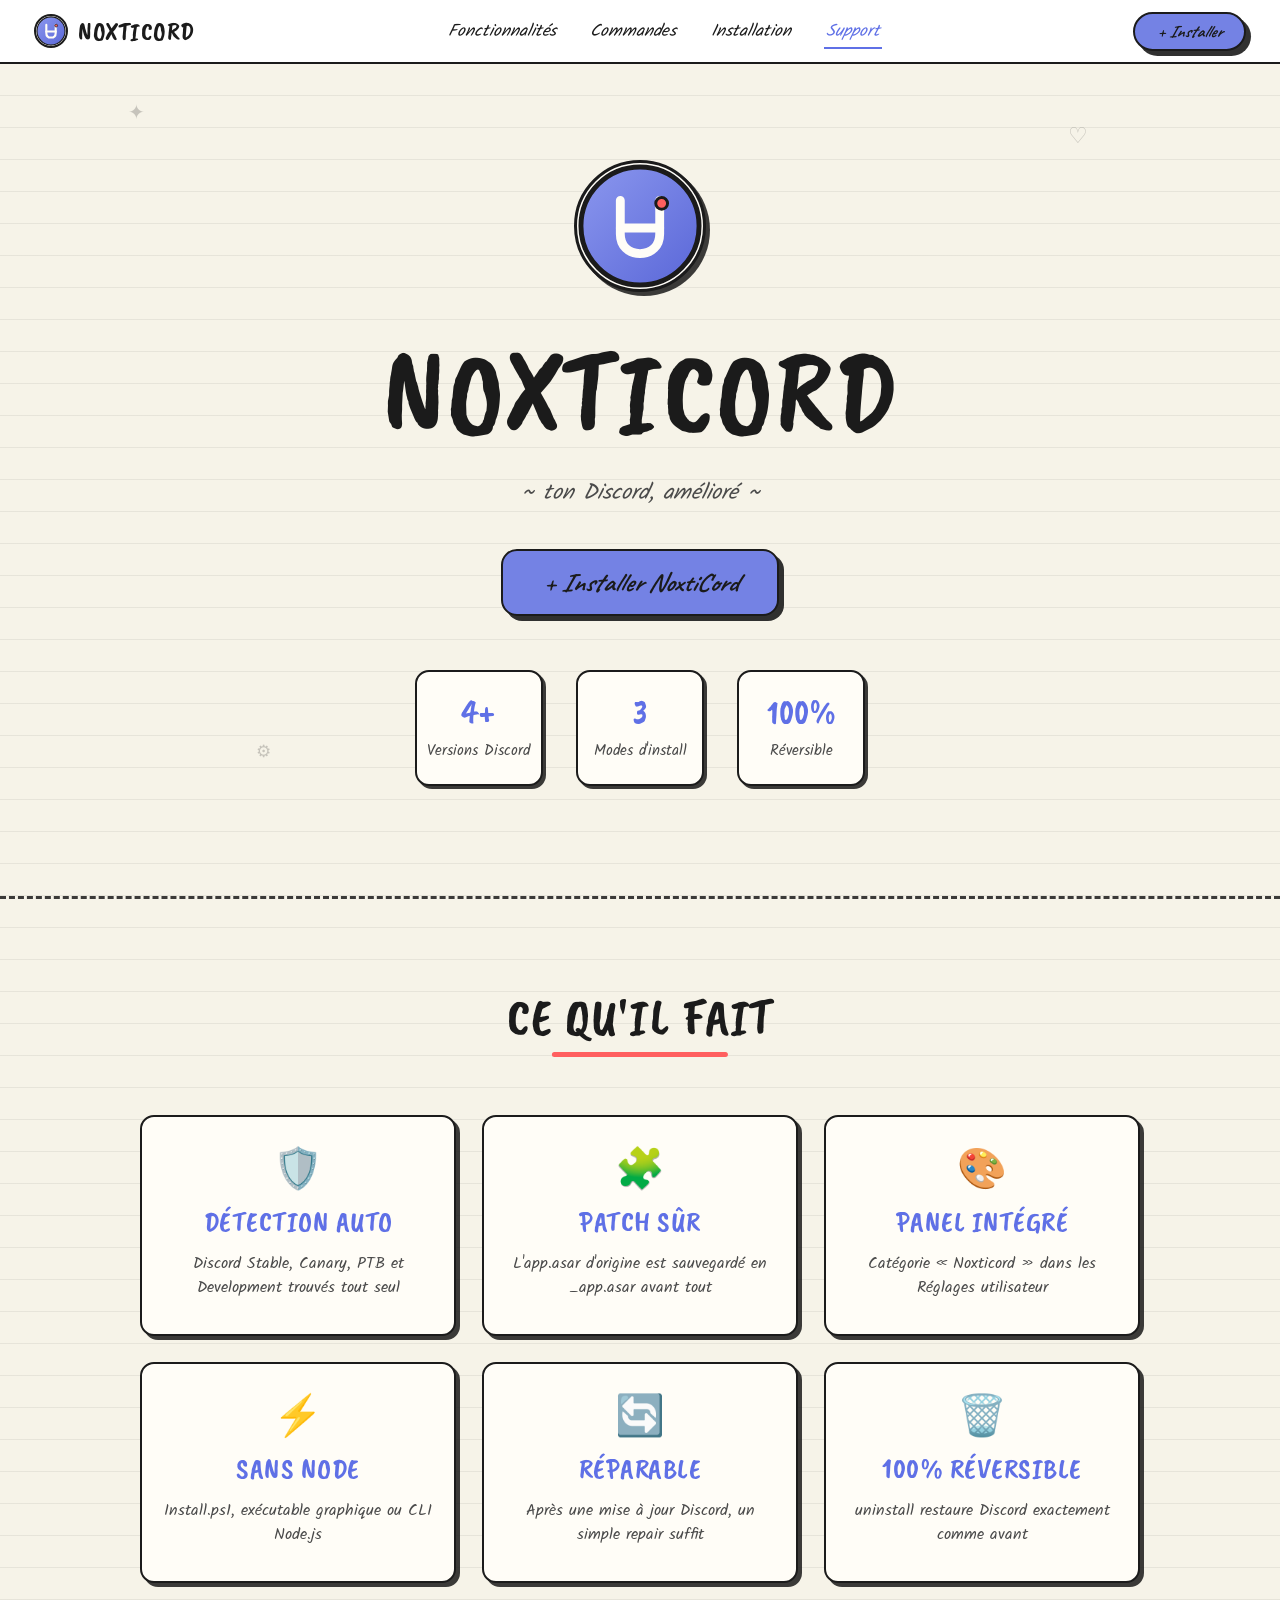
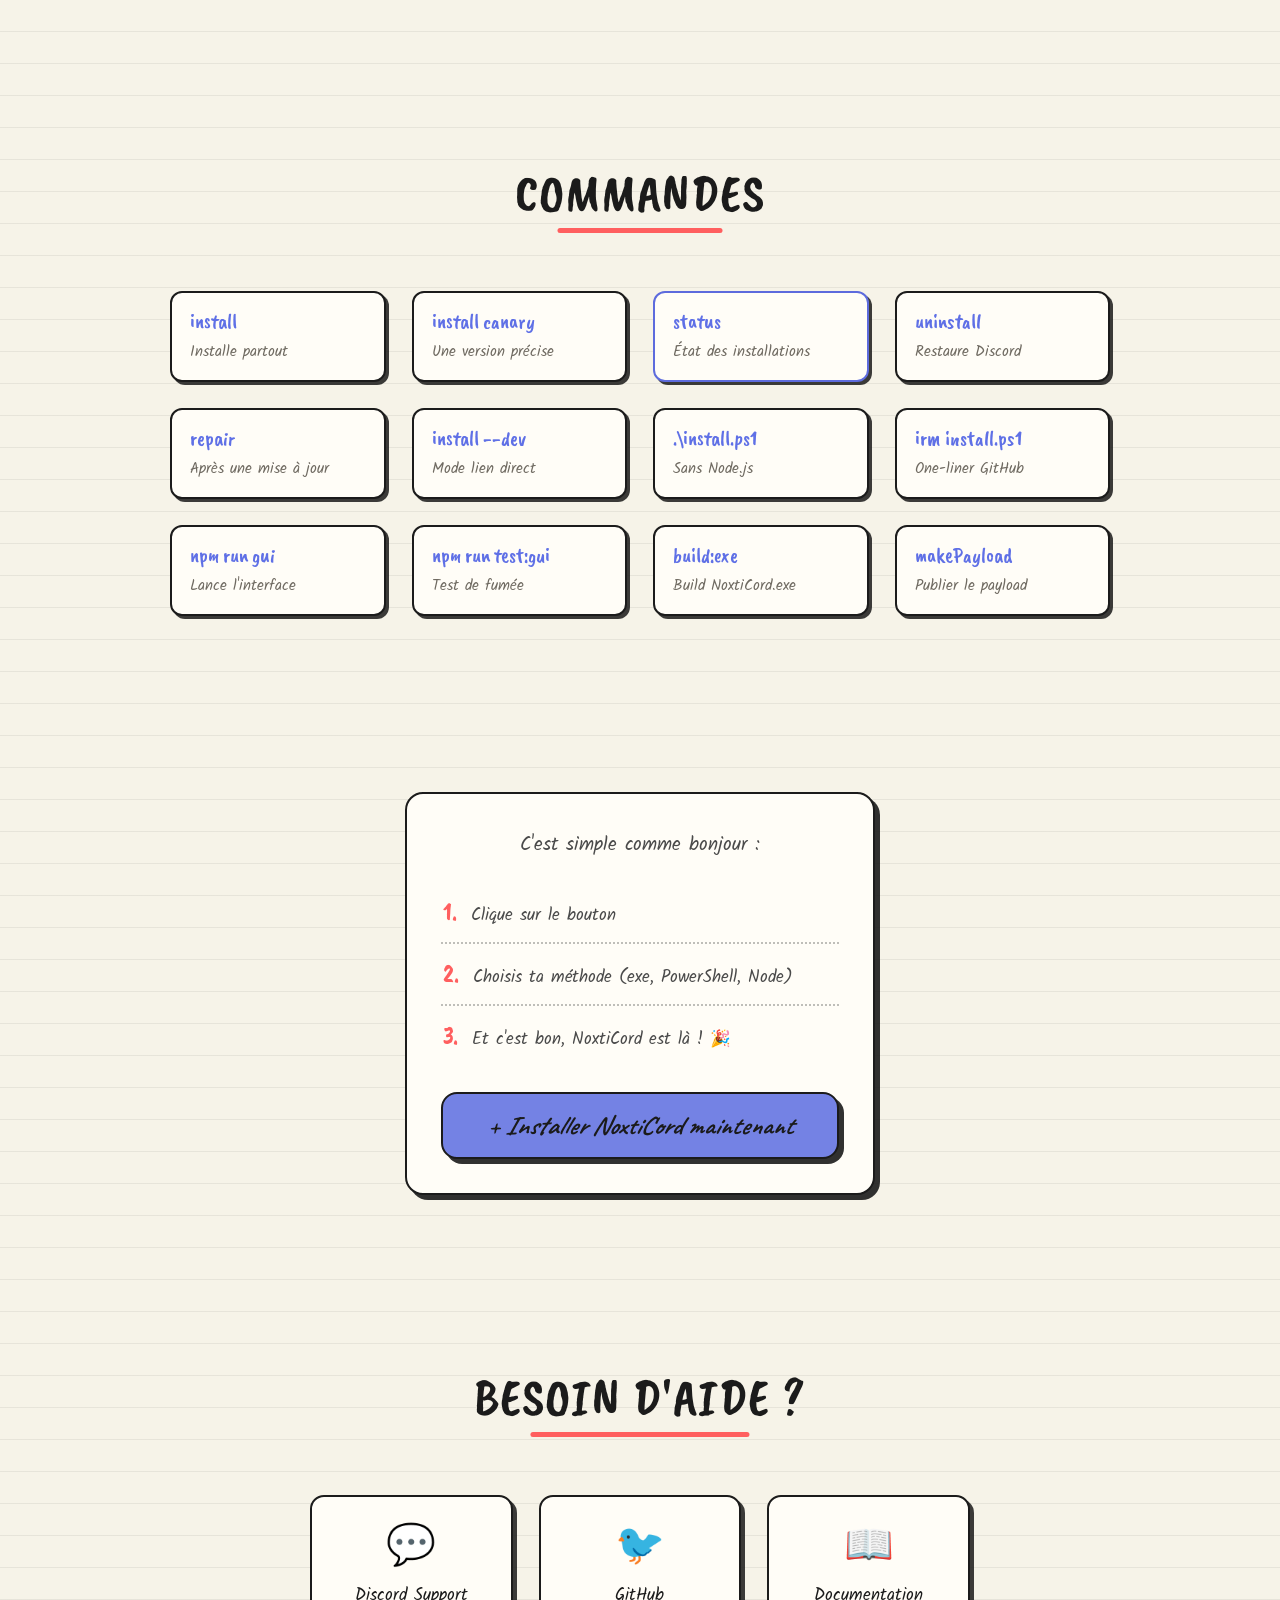
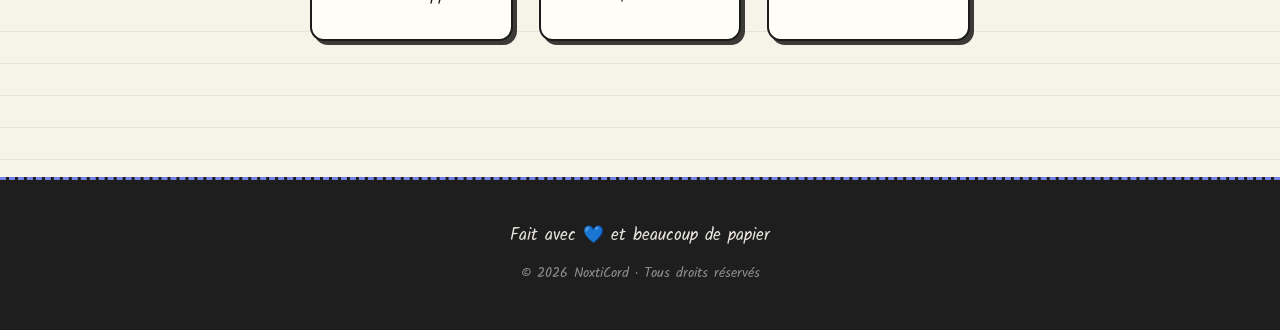
==== site/index.html @ 81a4a0cc "Add NoxtiCord landing page" ====
<!DOCTYPE html>
<html lang="fr">
  <head>
    <meta charset="UTF-8" />
    <meta name="viewport" content="width=device-width, initial-scale=1.0" />
    <title>NoxtiCord — ton Discord, amélioré</title>
    <meta
      name="description"
      content="NoxtiCord installe et patche Discord (Stable, Canary, PTB, Dev) : panel intégré, réversible, sans Node.js."
    />
    <link rel="icon" href="assets/logo.svg" type="image/svg+xml" />
    <link rel="preconnect" href="https://fonts.googleapis.com" />
    <link rel="preconnect" href="https://fonts.gstatic.com" crossorigin />
    <link
      href="https://fonts.googleapis.com/css2?family=Caveat+Brush&family=Caveat:ital,wght@1,500;1,700&family=Kalam:wght@300;400;700&display=swap"
      rel="stylesheet"
    />
    <link rel="stylesheet" href="styles.css" />
  </head>
  <body>
    <!-- ───────── NAV ───────── -->
    <header class="nav" id="top">
      <a class="logo" href="#top">
        <img src="assets/logo.svg" alt="" class="logo__avatar" />
        <span class="logo__name">NoxtiCord</span>
      </a>

      <nav class="nav__links" id="navLinks">
        <a href="#fonctionnalites">Fonctionnalités</a>
        <a href="#commandes">Commandes</a>
        <a href="#installation">Installation</a>
        <a href="#support">Support</a>
      </nav>

      <a class="btn btn--pill nav__cta" href="#installation">+ Installer</a>

      <button class="burger" id="burger" aria-label="Ouvrir le menu" aria-expanded="false">
        <span></span><span></span><span></span>
      </button>
    </header>

    <main>
      <!-- ───────── HERO ───────── -->
      <section class="hero">
        <span class="doodle doodle--star">✦</span>
        <span class="doodle doodle--heart">♡</span>
        <span class="doodle doodle--gear">⚙</span>

        <img src="assets/logo.svg" alt="NoxtiCord" class="hero__avatar" />
        <h1 class="hero__title">NoxtiCord</h1>
        <p class="hero__tagline">~ ton Discord, amélioré ~</p>
        <a class="btn btn--big" href="#installation">+ Installer NoxtiCord</a>

        <div class="stats">
          <div class="stat">
            <span class="stat__value" data-count="4" data-suffix="+">–</span>
            <span class="stat__label">Versions Discord</span>
          </div>
          <div class="stat">
            <span class="stat__value" data-count="3">–</span>
            <span class="stat__label">Modes d'install</span>
          </div>
          <div class="stat">
            <span class="stat__value" data-count="100" data-suffix="%">–</span>
            <span class="stat__label">Réversible</span>
          </div>
        </div>
      </section>

      <div class="dashed-divider" aria-hidden="true"></div>

      <!-- ───────── FONCTIONNALITÉS ───────── -->
      <section class="section" id="fonctionnalites">
        <h2 class="section__title">Ce qu'il fait</h2>

        <div class="grid grid--features">
          <article class="card reveal">
            <span class="card__emoji">🛡️</span>
            <h3 class="card__title">Détection auto</h3>
            <p class="card__text">Discord Stable, Canary, PTB et Development trouvés tout seul</p>
          </article>

          <article class="card reveal">
            <span class="card__emoji">🧩</span>
            <h3 class="card__title">Patch sûr</h3>
            <p class="card__text">L'app.asar d'origine est sauvegardé en _app.asar avant tout</p>
          </article>

          <article class="card reveal">
            <span class="card__emoji">🎨</span>
            <h3 class="card__title">Panel intégré</h3>
            <p class="card__text">Catégorie « Noxticord » dans les Réglages utilisateur</p>
          </article>

          <article class="card reveal">
            <span class="card__emoji">⚡</span>
            <h3 class="card__title">Sans Node</h3>
            <p class="card__text">Install.ps1, exécutable graphique ou CLI Node.js</p>
          </article>

          <article class="card reveal">
            <span class="card__emoji">🔄</span>
            <h3 class="card__title">Réparable</h3>
            <p class="card__text">Après une mise à jour Discord, un simple repair suffit</p>
          </article>

          <article class="card reveal">
            <span class="card__emoji">🗑️</span>
            <h3 class="card__title">100% réversible</h3>
            <p class="card__text">uninstall restaure Discord exactement comme avant</p>
          </article>
        </div>
      </section>

      <!-- ───────── COMMANDES ───────── -->
      <section class="section" id="commandes">
        <h2 class="section__title">Commandes</h2>

        <div class="grid grid--commands">
          <article class="cmd reveal">
            <span class="cmd__name">install</span>
            <span class="cmd__text">Installe partout</span>
          </article>
          <article class="cmd reveal">
            <span class="cmd__name">install canary</span>
            <span class="cmd__text">Une version précise</span>
          </article>
          <article class="cmd cmd--featured reveal">
            <span class="cmd__name">status</span>
            <span class="cmd__text">État des installations</span>
          </article>
          <article class="cmd reveal">
            <span class="cmd__name">uninstall</span>
            <span class="cmd__text">Restaure Discord</span>
          </article>

          <article class="cmd reveal">
            <span class="cmd__name">repair</span>
            <span class="cmd__text">Après une mise à jour</span>
          </article>
          <article class="cmd reveal">
            <span class="cmd__name">install --dev</span>
            <span class="cmd__text">Mode lien direct</span>
          </article>
          <article class="cmd reveal">
            <span class="cmd__name">.\install.ps1</span>
            <span class="cmd__text">Sans Node.js</span>
          </article>
          <article class="cmd reveal">
            <span class="cmd__name">irm install.ps1</span>
            <span class="cmd__text">One-liner GitHub</span>
          </article>

          <article class="cmd reveal">
            <span class="cmd__name">npm run gui</span>
            <span class="cmd__text">Lance l'interface</span>
          </article>
          <article class="cmd reveal">
            <span class="cmd__name">npm run test:gui</span>
            <span class="cmd__text">Test de fumée</span>
          </article>
          <article class="cmd reveal">
            <span class="cmd__name">build:exe</span>
            <span class="cmd__text">Build NoxtiCord.exe</span>
          </article>
          <article class="cmd reveal">
            <span class="cmd__name">makePayload</span>
            <span class="cmd__text">Publier le payload</span>
          </article>
        </div>
      </section>

      <!-- ───────── INSTALLATION ───────── -->
      <section class="section section--steps" id="installation">
        <div class="steps reveal">
          <p class="steps__intro">C'est simple comme bonjour :</p>
          <ol class="steps__list">
            <li><span class="steps__num">1.</span> Clique sur le bouton</li>
            <li><span class="steps__num">2.</span> Choisis ta méthode (exe, PowerShell, Node)</li>
            <li><span class="steps__num">3.</span> Et c'est bon, NoxtiCord est là ! 🎉</li>
          </ol>
          <a class="btn btn--big btn--block" href="#top">+ Installer NoxtiCord maintenant</a>
        </div>
      </section>

      <!-- ───────── SUPPORT ───────── -->
      <section class="section" id="support">
        <h2 class="section__title">Besoin d'aide ?</h2>

        <div class="grid grid--support">
          <a class="card card--link reveal" href="https://github.com/NayzDevFN/NoxtiCord" target="_blank" rel="noopener">
            <span class="card__emoji">💬</span>
            <span class="card__text">Discord Support</span>
          </a>
          <a class="card card--link reveal" href="https://github.com/NayzDevFN/NoxtiCord" target="_blank" rel="noopener">
            <span class="card__emoji">🐦</span>
            <span class="card__text">GitHub</span>
          </a>
          <a class="card card--link reveal" href="https://github.com/NayzDevFN/NoxtiCord#readme" target="_blank" rel="noopener">
            <span class="card__emoji">📖</span>
            <span class="card__text">Documentation</span>
          </a>
        </div>
      </section>
    </main>

    <!-- ───────── FOOTER ───────── -->
    <footer class="footer">
      <p class="footer__made">Fait avec 💙 et beaucoup de papier</p>
      <p class="footer__copy">© 2026 NoxtiCord · Tous droits réservés</p>
    </footer>

    <script src="script.js"></script>
  </body>
</html>
---- site/styles.css ----
/* ============================================================
   NoxtiCord — site "papier / carnet" (design Kycks reproduit)
   ============================================================ */

:root {
  --paper: #f6f3e8;
  --paper-light: #fbf9f1;
  --card: #fffdf7;
  --ink: #1b1b1b;
  --ink-soft: #4a4a4a;
  --ink-mute: #6f6a61;
  --blue: #7482e4;
  --blue-dark: #5d6bdd;
  --blue-ink: #5f70e6;
  --red: #ff5f5f;
  --line: rgba(27, 27, 27, 0.07);

  --font-title: "Caveat Brush", "Comic Sans MS", cursive;
  --font-script: "Caveat", "Comic Sans MS", cursive;
  --font-hand: "Kalam", "Comic Sans MS", cursive;

  --radius: 14px;
  --border: 2px solid var(--ink);
  --shadow-hard: 5px 5px 0 rgba(27, 27, 27, 0.9);
  --nav-h: 64px;
}

* {
  box-sizing: border-box;
}

html {
  scroll-behavior: smooth;
}

body {
  margin: 0;
  color: var(--ink);
  font-family: var(--font-hand);
  font-weight: 400;
  background-color: var(--paper);
  background-image: repeating-linear-gradient(
    to bottom,
    transparent 0,
    transparent 31px,
    var(--line) 31px,
    var(--line) 32px
  );
  -webkit-font-smoothing: antialiased;
  overflow-x: hidden;
}

img {
  max-width: 100%;
}

a {
  color: inherit;
  text-decoration: none;
}

/* ───────────────── NAV ───────────────── */

.nav {
  position: sticky;
  top: 0;
  z-index: 60;
  height: var(--nav-h);
  display: flex;
  align-items: center;
  gap: 18px;
  padding: 0 clamp(14px, 3vw, 34px);
  background: #fff;
  border-bottom: 2px solid var(--ink);
}

.logo {
  display: flex;
  align-items: center;
  gap: 10px;
  flex: 0 0 auto;
}

.logo__avatar {
  width: 34px;
  height: 34px;
  border-radius: 50%;
  border: 2px solid var(--ink);
}

.logo__name {
  font-family: var(--font-title);
  font-size: 26px;
  letter-spacing: 0.5px;
  text-transform: uppercase;
}

.nav__links {
  display: flex;
  align-items: center;
  gap: clamp(14px, 2.4vw, 34px);
  margin: 0 auto;
  font-family: var(--font-hand);
  font-style: italic;
  font-size: 17px;
}

.nav__links a {
  position: relative;
  padding: 4px 2px;
  transition: color 0.18s ease;
}

.nav__links a::after {
  content: "";
  position: absolute;
  left: 0;
  bottom: 0;
  width: 100%;
  height: 2px;
  background: var(--blue-ink);
  transform: scaleX(0);
  transform-origin: left;
  transition: transform 0.2s ease;
}

.nav__links a:hover,
.nav__links a.is-active {
  color: var(--blue-ink);
}

.nav__links a:hover::after,
.nav__links a.is-active::after {
  transform: scaleX(1);
}

.nav__cta {
  flex: 0 0 auto;
}

.burger {
  display: none;
  flex-direction: column;
  gap: 5px;
  padding: 8px;
  background: none;
  border: 0;
  cursor: pointer;
}

.burger span {
  display: block;
  width: 24px;
  height: 2.5px;
  background: var(--ink);
  border-radius: 2px;
  transition: transform 0.2s ease, opacity 0.2s ease;
}

/* ───────────────── BOUTONS ───────────────── */

.btn {
  display: inline-block;
  font-family: var(--font-script);
  font-style: italic;
  font-weight: 700;
  color: var(--ink);
  background: var(--blue);
  border: var(--border);
  border-radius: 999px;
  box-shadow: var(--shadow-hard);
  cursor: pointer;
  transition: transform 0.15s ease, box-shadow 0.15s ease, background 0.15s ease;
}

.btn:hover {
  background: var(--blue-dark);
  transform: translate(-2px, -2px);
  box-shadow: 7px 7px 0 rgba(27, 27, 27, 0.9);
}

.btn:active {
  transform: translate(3px, 3px);
  box-shadow: 1px 1px 0 rgba(27, 27, 27, 0.9);
}

.btn--pill {
  padding: 7px 22px;
  font-size: 17px;
}

.btn--big {
  padding: 15px 40px;
  font-size: clamp(20px, 2.4vw, 26px);
  border-radius: 16px;
}

.btn--block {
  display: block;
  width: 100%;
  text-align: center;
}

/* ───────────────── HERO ───────────────── */

.hero {
  position: relative;
  padding: clamp(56px, 9vw, 96px) 20px clamp(48px, 7vw, 76px);
  text-align: center;
}

.doodle {
  position: absolute;
  font-size: 20px;
  color: rgba(27, 27, 27, 0.22);
  user-select: none;
}

.doodle--star {
  top: 34px;
  left: 10%;
}

.doodle--heart {
  top: 56px;
  right: 15%;
  font-size: 22px;
}

.doodle--gear {
  bottom: 96px;
  left: 20%;
  font-size: 17px;
}

.hero__avatar {
  width: clamp(104px, 14vw, 132px);
  height: clamp(104px, 14vw, 132px);
  border-radius: 50%;
  border: 3px solid var(--ink);
  box-shadow: 4px 4px 0 rgba(27, 27, 27, 0.85);
  background: var(--card);
}

.hero__title {
  margin: clamp(22px, 4vw, 36px) 0 0;
  font-family: var(--font-title);
  font-weight: 400;
  font-size: clamp(58px, 11vw, 118px);
  line-height: 0.95;
  letter-spacing: 1px;
  text-transform: uppercase;
}

.hero__tagline {
  margin: clamp(16px, 3vw, 28px) 0 clamp(26px, 4vw, 38px);
  font-family: var(--font-hand);
  font-style: italic;
  font-size: clamp(17px, 2.2vw, 22px);
  color: var(--ink-soft);
}

/* stats */

.stats {
  display: flex;
  flex-wrap: wrap;
  justify-content: center;
  gap: clamp(14px, 2.6vw, 34px);
  margin-top: clamp(34px, 5vw, 54px);
}

.stat {
  width: 128px;
  min-height: 116px;
  padding: 16px 10px 14px;
  display: flex;
  flex-direction: column;
  align-items: center;
  justify-content: center;
  gap: 10px;
  background: var(--card);
  border: var(--border);
  border-radius: var(--radius);
  box-shadow: 3px 3px 0 rgba(27, 27, 27, 0.85);
}

.stat__value {
  font-family: var(--font-title);
  font-size: 34px;
  line-height: 1;
  color: var(--blue-ink);
  min-height: 34px;
}

.stat__label {
  font-size: 14.5px;
  color: var(--ink-soft);
}

/* ───────────────── SÉPARATEUR ───────────────── */

.dashed-divider {
  height: 0;
  margin: clamp(16px, 3vw, 34px) 0 0;
  border-top: 3px dashed rgba(27, 27, 27, 0.85);
}

/* ───────────────── SECTIONS ───────────────── */

.section {
  padding: clamp(52px, 8vw, 92px) 20px;
}

.section__title {
  position: relative;
  margin: 0 auto clamp(38px, 5vw, 58px);
  padding-bottom: 14px;
  width: fit-content;
  font-family: var(--font-title);
  font-weight: 400;
  font-size: clamp(36px, 6vw, 52px);
  line-height: 1;
  letter-spacing: 1px;
  text-transform: uppercase;
  text-align: center;
}

.section__title::after {
  content: "";
  position: absolute;
  left: 50%;
  bottom: 0;
  transform: translateX(-50%);
  width: 66%;
  min-width: 90px;
  height: 5px;
  border-radius: 3px;
  background: var(--red);
}

/* ───────────────── GRILLES / CARTES ───────────────── */

.grid {
  display: grid;
  gap: clamp(16px, 2.4vw, 26px);
  margin: 0 auto;
}

.grid--features {
  max-width: 1000px;
  grid-template-columns: repeat(auto-fit, minmax(250px, 1fr));
}

.grid--commands {
  max-width: 940px;
  grid-template-columns: repeat(auto-fit, minmax(200px, 1fr));
}

.grid--support {
  max-width: 660px;
  grid-template-columns: repeat(auto-fit, minmax(180px, 1fr));
}

.card {
  display: flex;
  flex-direction: column;
  align-items: center;
  gap: 12px;
  padding: clamp(24px, 3vw, 34px) 20px;
  text-align: center;
  background: var(--card);
  border: var(--border);
  border-radius: var(--radius);
  box-shadow: 4px 4px 0 rgba(27, 27, 27, 0.85);
  transition: transform 0.18s ease, box-shadow 0.18s ease;
}

.card:hover {
  transform: translate(-3px, -3px);
  box-shadow: 7px 7px 0 rgba(27, 27, 27, 0.85);
}

.card__emoji {
  font-size: clamp(32px, 4vw, 40px);
  line-height: 1;
}

.card__title {
  margin: 0;
  font-family: var(--font-title);
  font-weight: 400;
  font-size: clamp(24px, 3vw, 29px);
  letter-spacing: 0.5px;
  text-transform: uppercase;
  color: var(--blue-ink);
}

.card__text {
  margin: 0;
  font-size: 15.5px;
  line-height: 1.55;
  color: var(--ink-soft);
}

.card--link {
  gap: 16px;
  padding: clamp(22px, 3vw, 30px) 16px;
}

.card--link .card__text {
  font-size: 16.5px;
  color: var(--ink);
}

/* commandes */

.cmd {
  display: flex;
  flex-direction: column;
  gap: 7px;
  padding: 15px 18px 16px;
  background: var(--card);
  border: var(--border);
  border-radius: 12px;
  box-shadow: 3px 3px 0 rgba(27, 27, 27, 0.85);
  transition: transform 0.18s ease, box-shadow 0.18s ease, border-color 0.18s ease;
}

.cmd:hover,
.cmd--featured {
  border-color: var(--blue-dark);
}

.cmd:hover {
  transform: translate(-3px, -3px);
  box-shadow: 6px 6px 0 rgba(93, 107, 221, 0.55);
}

.cmd__name {
  font-family: var(--font-title);
  font-size: 21px;
  color: var(--blue-ink);
}

.cmd__text {
  font-size: 14.5px;
  color: var(--ink-mute);
}

/* ───────────────── ÉTAPES ───────────────── */

.section--steps {
  padding-block: clamp(46px, 7vw, 84px);
}

.steps {
  max-width: 470px;
  margin: 0 auto;
  padding: clamp(26px, 4vw, 36px) clamp(22px, 4vw, 34px) clamp(26px, 4vw, 34px);
  background: var(--card);
  border: var(--border);
  border-radius: 18px;
  box-shadow: var(--shadow-hard);
}

.steps__intro {
  margin: 0 0 22px;
  text-align: center;
  font-size: 19px;
  color: var(--ink-soft);
}

.steps__list {
  list-style: none;
  margin: 0 0 26px;
  padding: 0;
}

.steps__list li {
  display: flex;
  align-items: baseline;
  gap: 14px;
  padding: 13px 2px;
  font-size: 16.5px;
  color: var(--ink-soft);
  border-bottom: 2px dotted rgba(27, 27, 27, 0.28);
}

.steps__list li:last-child {
  border-bottom: 0;
}

.steps__num {
  font-family: var(--font-title);
  font-size: 26px;
  color: var(--red);
}

/* ───────────────── FOOTER ───────────────── */

.footer {
  margin-top: clamp(24px, 4vw, 44px);
  padding: 42px 20px 46px;
  text-align: center;
  background: #1e1e1e;
  border-top: 3px dashed var(--blue);
}

.footer__made {
  margin: 0 0 14px;
  font-size: 17px;
  color: #e8e6de;
}

.footer__copy {
  margin: 0;
  font-size: 13.5px;
  color: #8d8d8d;
}

/* ───────────────── ANIMATIONS ───────────────── */

.reveal {
  opacity: 0;
  transform: translateY(22px);
  transition: opacity 0.5s ease, transform 0.5s ease;
}

.reveal.is-visible {
  opacity: 1;
  transform: none;
}

@media (prefers-reduced-motion: reduce) {
  html {
    scroll-behavior: auto;
  }
  .reveal {
    opacity: 1;
    transform: none;
    transition: none;
  }
}

/* ───────────────── RESPONSIVE ───────────────── */

@media (max-width: 860px) {
  .burger {
    display: flex;
    order: 3;
  }

  .nav__cta {
    order: 2;
    margin-left: auto;
  }

  .nav__links {
    position: absolute;
    top: var(--nav-h);
    left: 0;
    right: 0;
    flex-direction: column;
    align-items: flex-start;
    gap: 4px;
    margin: 0;
    padding: 10px 20px 18px;
    background: #fff;
    border-bottom: 2px solid var(--ink);
    box-shadow: 0 10px 22px rgba(0, 0, 0, 0.09);
    transform: translateY(-12px);
    opacity: 0;
    visibility: hidden;
    transition: transform 0.2s ease, opacity 0.2s ease, visibility 0.2s;
  }

  .nav__links.is-open {
    transform: none;
    opacity: 1;
    visibility: visible;
  }

  .nav__links a {
    width: 100%;
    padding: 10px 2px;
    font-size: 19px;
  }

  .nav.is-open .burger span:nth-child(1) {
    transform: translateY(7.5px) rotate(45deg);
  }
  .nav.is-open .burger span:nth-child(2) {
    opacity: 0;
  }
  .nav.is-open .burger span:nth-child(3) {
    transform: translateY(-7.5px) rotate(-45deg);
  }
}

@media (max-width: 560px) {
  .logo__name {
    font-size: 21px;
  }

  .btn--pill {
    padding: 6px 16px;
    font-size: 15px;
  }

  .stat {
    width: calc(50% - 12px);
    max-width: 160px;
  }

  .doodle {
    display: none;
  }
}
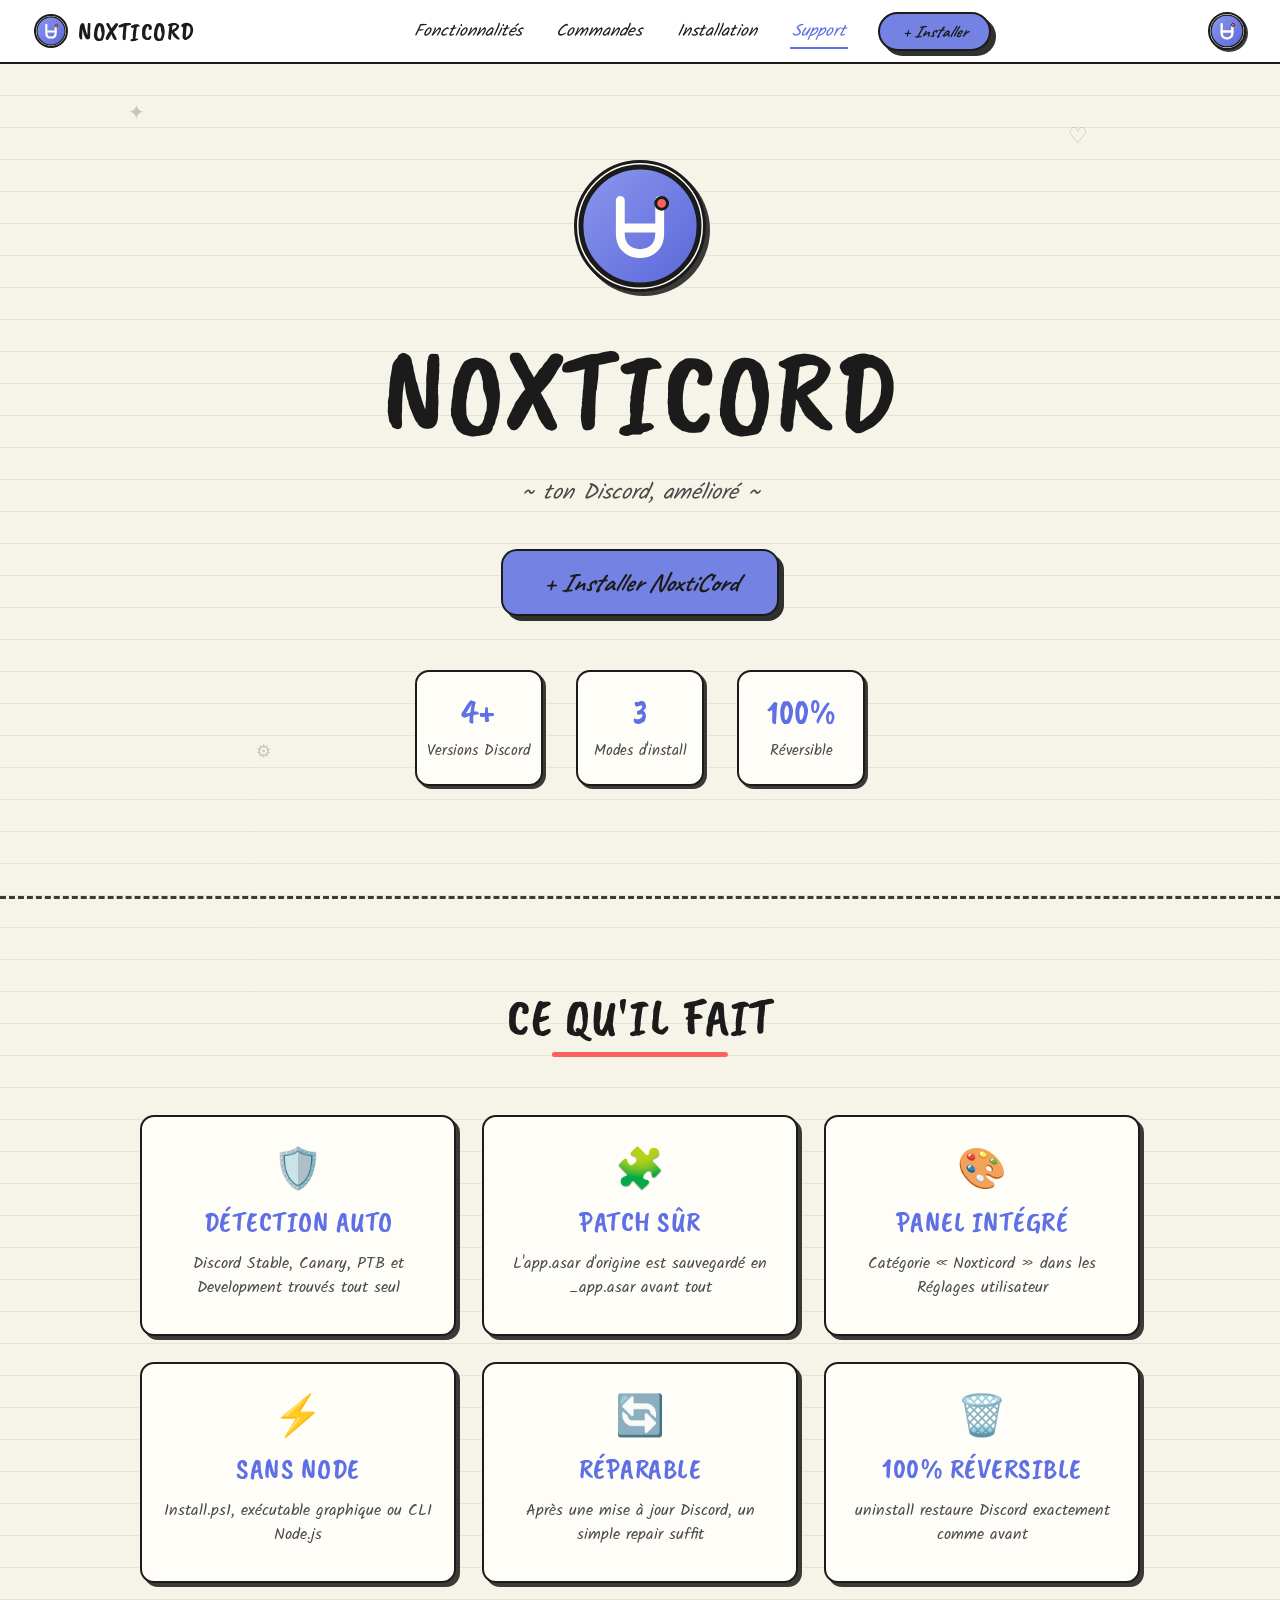
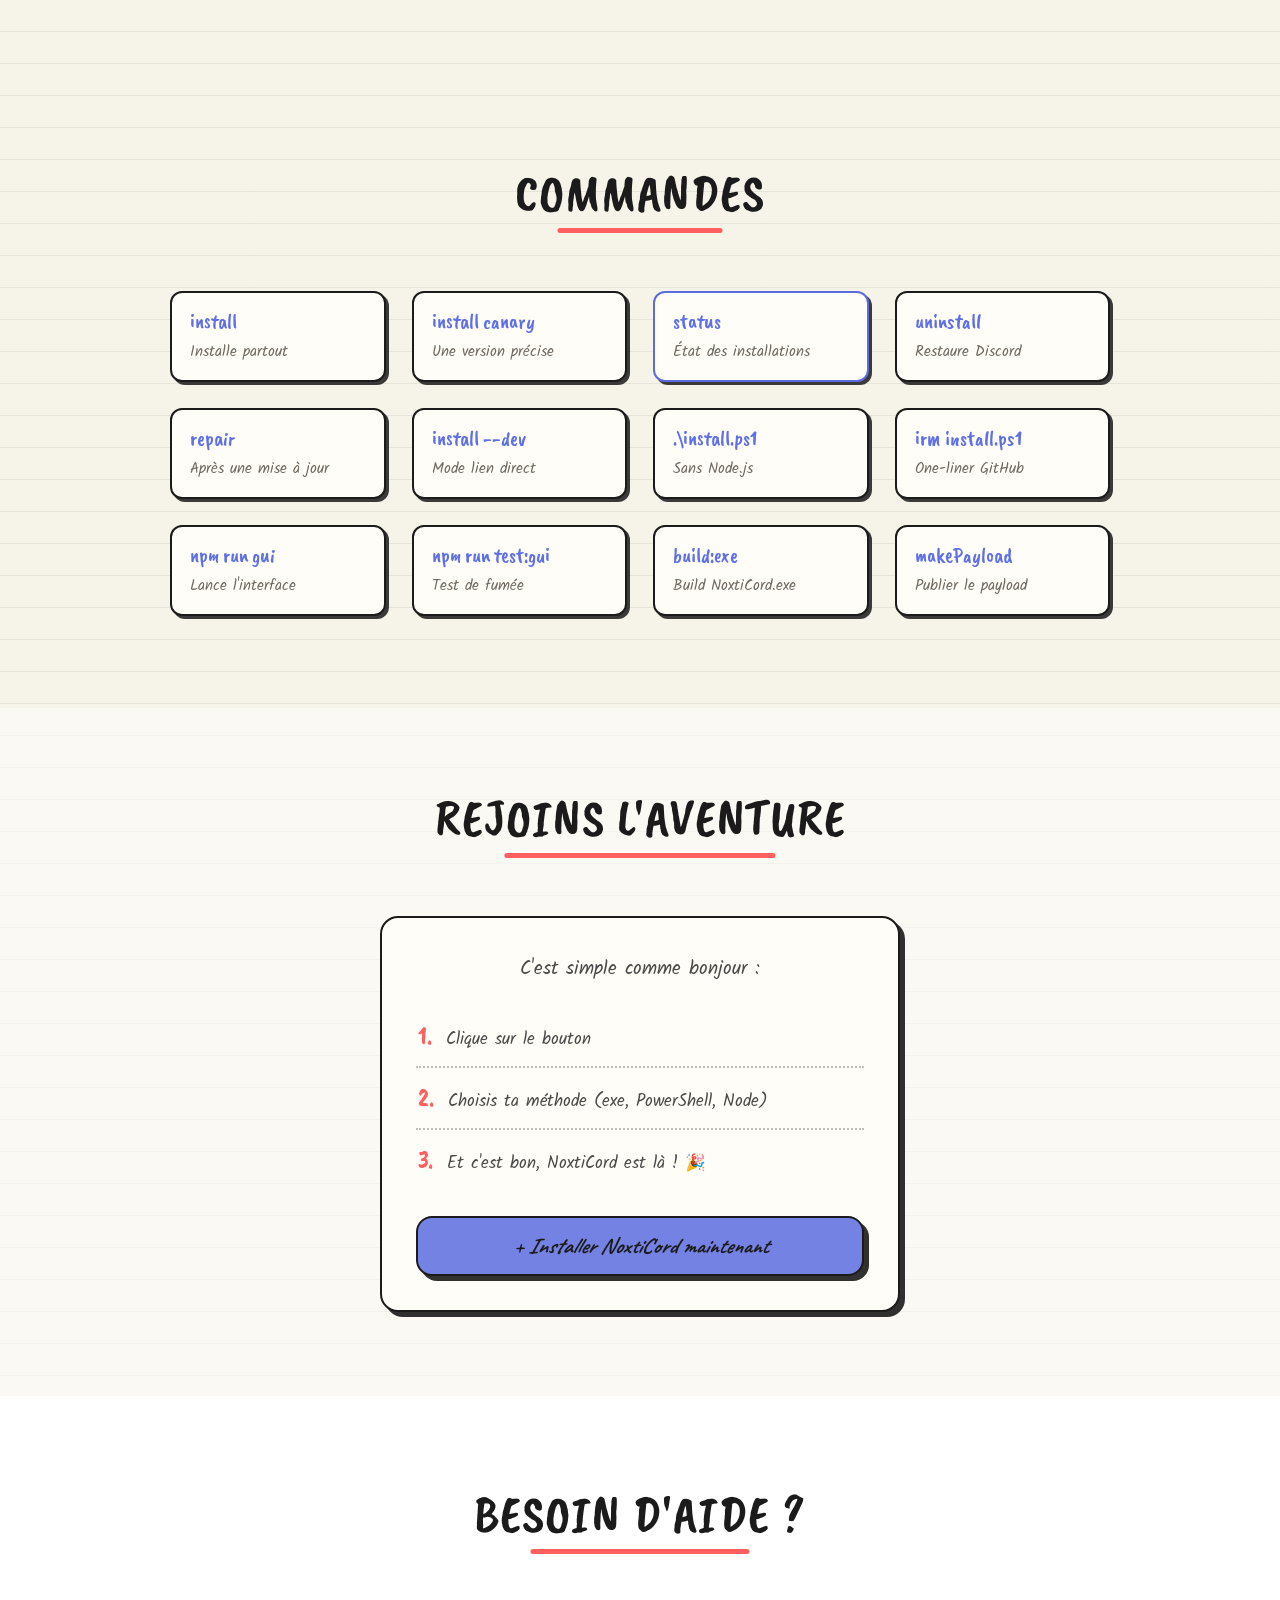
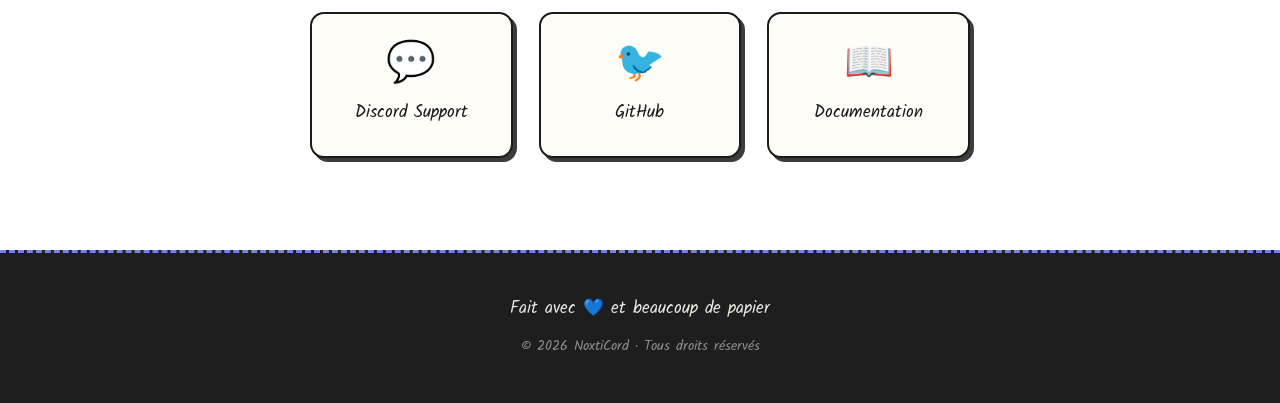
==== commit 89cbc1ba: "d" ====
--- a/site/index.html
+++ b/site/index.html
@@ -25,18 +25,22 @@
         <span class="logo__name">NoxtiCord</span>
       </a>
 
-      <nav class="nav__links" id="navLinks">
-        <a href="#fonctionnalites">Fonctionnalités</a>
-        <a href="#commandes">Commandes</a>
-        <a href="#installation">Installation</a>
-        <a href="#support">Support</a>
-      </nav>
-
-      <a class="btn btn--pill nav__cta" href="#installation">+ Installer</a>
+      <div class="nav__menu">
+        <nav class="nav__links" id="navLinks">
+          <a href="#fonctionnalites">Fonctionnalités</a>
+          <a href="#commandes">Commandes</a>
+          <a href="#installation">Installation</a>
+          <a href="#support">Support</a>
+        </nav>
+
+        <a class="btn btn--pill nav__cta" href="#installation">+ Installer</a>
+      </div>
 
       <button class="burger" id="burger" aria-label="Ouvrir le menu" aria-expanded="false">
         <span></span><span></span><span></span>
       </button>
+
+      <img src="assets/logo.svg" alt="" class="nav__avatar" />
     </header>
 
     <main>
@@ -172,6 +176,8 @@
 
       <!-- ───────── INSTALLATION ───────── -->
       <section class="section section--steps" id="installation">
+        <h2 class="section__title">Rejoins l'aventure</h2>
+
         <div class="steps reveal">
           <p class="steps__intro">C'est simple comme bonjour :</p>
           <ol class="steps__list">
--- a/site/styles.css
+++ b/site/styles.css
@@ -95,11 +95,18 @@
   text-transform: uppercase;
 }
 
+.nav__menu {
+  display: flex;
+  align-items: center;
+  gap: clamp(16px, 2.4vw, 30px);
+  margin: 0 auto;
+}
+
 .nav__links {
   display: flex;
   align-items: center;
   gap: clamp(14px, 2.4vw, 34px);
-  margin: 0 auto;
+  margin: 0;
   font-family: var(--font-hand);
   font-style: italic;
   font-size: 17px;
@@ -136,6 +143,16 @@
 
 .nav__cta {
   flex: 0 0 auto;
+}
+
+.nav__avatar {
+  flex: 0 0 auto;
+  width: 38px;
+  height: 38px;
+  border-radius: 50%;
+  border: 2px solid var(--ink);
+  background: var(--card);
+  box-shadow: 2px 2px 0 rgba(27, 27, 27, 0.85);
 }
 
 .burger {
@@ -312,6 +329,15 @@
   padding: clamp(52px, 8vw, 92px) 20px;
 }
 
+/* bandeau plus clair derrière les étapes, fond blanc pour le support */
+.section--steps {
+  background: rgba(255, 255, 255, 0.55);
+}
+
+#support {
+  background: #fff;
+}
+
 .section__title {
   position: relative;
   margin: 0 auto clamp(38px, 5vw, 58px);
@@ -455,7 +481,7 @@
 }
 
 .steps {
-  max-width: 470px;
+  max-width: 520px;
   margin: 0 auto;
   padding: clamp(26px, 4vw, 36px) clamp(22px, 4vw, 34px) clamp(26px, 4vw, 34px);
   background: var(--card);
@@ -464,6 +490,11 @@
   box-shadow: var(--shadow-hard);
 }
 
+.steps .btn--big {
+  padding: 14px 24px;
+  font-size: clamp(17px, 2.1vw, 22px);
+}
+
 .steps__intro {
   margin: 0 0 22px;
   text-align: center;
@@ -500,7 +531,7 @@
 /* ───────────────── FOOTER ───────────────── */
 
 .footer {
-  margin-top: clamp(24px, 4vw, 44px);
+  margin-top: 0;
   padding: 42px 20px 46px;
   text-align: center;
   background: #1e1e1e;
@@ -546,14 +577,20 @@
 /* ───────────────── RESPONSIVE ───────────────── */
 
 @media (max-width: 860px) {
+  .nav__menu {
+    order: 2;
+    margin-left: auto;
+    margin-right: 12px;
+    gap: 12px;
+  }
+
+  .nav__avatar {
+    order: 3;
+  }
+
   .burger {
     display: flex;
-    order: 3;
-  }
-
-  .nav__cta {
-    order: 2;
-    margin-left: auto;
+    order: 4;
   }
 
   .nav__links {
@@ -603,6 +640,10 @@
     font-size: 21px;
   }
 
+  .nav__avatar {
+    display: none;
+  }
+
   .btn--pill {
     padding: 6px 16px;
     font-size: 15px;
